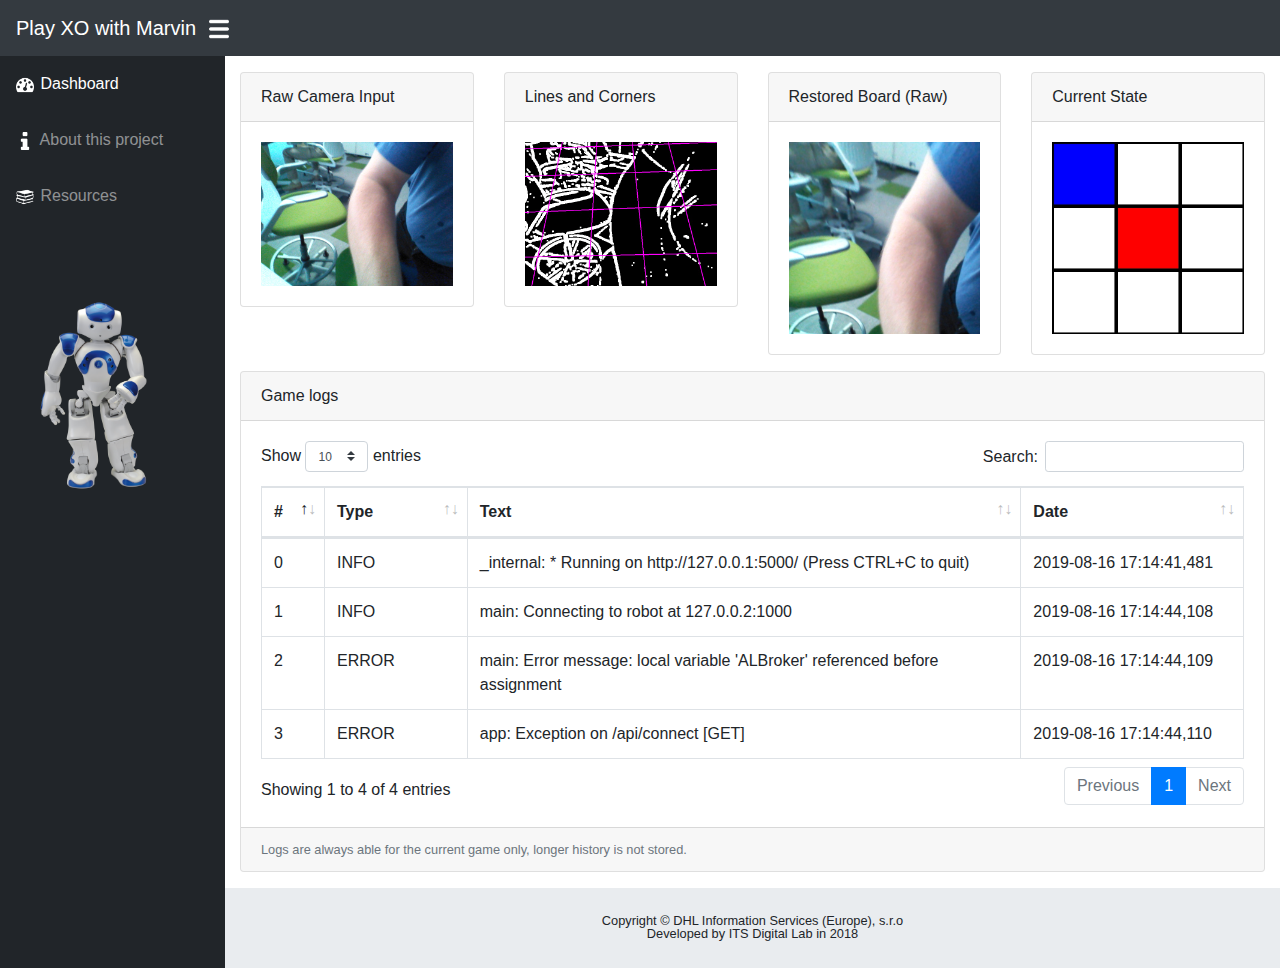
==== static/index.html @ e2ec132d "switched main to flask, see read.me" ====
<!DOCTYPE html>
<html lang="en">

  <head>

    <meta charset="utf-8">
    <meta http-equiv="X-UA-Compatible" content="IE=edge">
    <meta name="viewport" content="width=device-width, initial-scale=1, shrink-to-fit=no">
    <meta name="description" content="Robotics Demo developed by ITS Digital Lab">
    <meta name="author" content="Miroslav Koldus">

    <title>Play XO with Marvin</title>

    <!-- Bootstrap core CSS-->
    <link href="vendor/bootstrap/css/bootstrap.min.css" rel="stylesheet">

    <!-- Page level plugin CSS-->
    <link href="vendor/datatables/dataTables.bootstrap4.css" rel="stylesheet">

    <!-- Custom styles for this template-->
    <link href="css/sb-admin.css" rel="stylesheet">

  </head>

  <body id="page-top">

    <nav class="navbar navbar-expand navbar-dark bg-dark static-top">

      <a class="navbar-brand mr-1" href="index.html">Play XO with Marvin</a>

      <button class="btn btn-link btn-sm text-white order-1 order-sm-0" id="sidebarToggle" href="#">
        <img src="img/menu.png" style="width: 20px;" />
      </button>

    </nav>

    <div id="wrapper">

      <!-- Sidebar -->
      <ul class="sidebar navbar-nav">
        <li class="nav-item active">
          <a class="nav-link" href="index.html">
            <img src="img/dashboard.png" style="width: 20px; padding-right: 2px;" />
            <span>Dashboard</span>
          </a>
        </li>
        <li class="nav-item">
          <a class="nav-link" href="about.html">
            <img src="img/info.png" style="width: 20px; padding-right: 2px;" />
            <span>About this project</span></a>
        </li>
        <li class="nav-item">
          <a class="nav-link" href="resources.html">
            <img src="img/books.png" style="width: 20px; padding-right: 2px;" />
            <span>Resources</span></a>
        </li>
        <li class="nav-item">
          <img src="img/marvin.png" style="padding-left: 20px; margin-top: 70px; width: 100%;" />
        </li>
      </ul>

      <div id="content-wrapper">

        <div class="container-fluid">

          <div class="row">
            <div class="col-xl-3 col-sm-6 mb-3">
              <div class="card">
                <div class="card-header">Raw Camera Input</div>
                <div class="card-body">
                  <img src="data/raw_image.jpg" style="width: 100%;" id="status_img_1" />
                </div>
              </div>
            </div>
            <div class="col-xl-3 col-sm-6 mb-3">
              <div class="card">
                <div class="card-header">Lines and Corners</div>
                <div class="card-body">
                  <img src="data/lines.jpg" style="width: 100%;" id="status_img_2" />
                </div>
              </div>
            </div>
            <div class="col-xl-3 col-sm-6 mb-3">
              <div class="card">
                <div class="card-header">Restored Board (Raw)</div>
                <div class="card-body">
                  <img src="data/current_state_raw.jpg" style="width: 100%;" id="status_img_3" />
                </div>
              </div>
            </div>
            <div class="col-xl-3 col-sm-6 mb-3">
              <div class="card">
                <div class="card-header">Current State</div>
                <div class="card-body">
                  <img src="data/game_state.jpg" style="width: 100%;" id="status_img_4" />
                </div>
              </div>
            </div>
          </div>

          <!-- DataTables Example -->
          <div class="card mb-3">
            <div class="card-header">Game logs</div>
            <div class="card-body">
              <div class="table-responsive">
                <table class="table table-bordered" id="dataTable" width="100%" cellspacing="0">
                  <thead>
                    <tr>
                      <th>#</th>
                      <th>Type</th>
                      <th>Text</th>
                      <th>Date</th>
                    </tr>
                  </thead>
                  <tbody id="allLogs"></tbody>
                </table>
              </div>
            </div>
            <div class="card-footer small text-muted">Logs are always able for the current game only, longer history is not stored.</div>
          </div>

        </div>
        <!-- /.container-fluid -->

        <!-- Sticky Footer -->
        <footer class="sticky-footer">
          <div class="container my-auto">
            <div class="copyright text-center my-auto">
              <span>Copyright © DHL Information Services (Europe), s.r.o</span>
              <br />
              <span>Developed by ITS Digital Lab in 2018</span>
            </div>
          </div>
        </footer>

      </div>
      <!-- /.content-wrapper -->

    </div>
    <!-- /#wrapper -->

    <!-- Scroll to Top Button-->
    <a class="scroll-to-top rounded" href="#page-top">
      UP
    </a>

    <!-- Logout Modal-->
    <div class="modal fade" id="logoutModal" tabindex="-1" role="dialog" aria-labelledby="exampleModalLabel" aria-hidden="true">
      <div class="modal-dialog" role="document">
        <div class="modal-content">
          <div class="modal-header">
            <h5 class="modal-title" id="exampleModalLabel">Ready to Leave?</h5>
            <button class="close" type="button" data-dismiss="modal" aria-label="Close">
              <span aria-hidden="true">×</span>
            </button>
          </div>
          <div class="modal-body">Select "Logout" below if you are ready to end your current session.</div>
          <div class="modal-footer">
            <button class="btn btn-secondary" type="button" data-dismiss="modal">Cancel</button>
            <a class="btn btn-primary" href="login.html">Logout</a>
          </div>
        </div>
      </div>
    </div>

    <!-- Bootstrap core JavaScript-->
    <script src="vendor/jquery/jquery.min.js"></script>
    <script src="vendor/bootstrap/js/bootstrap.bundle.min.js"></script>

    <!-- Core plugin JavaScript-->
    <script src="vendor/jquery-easing/jquery.easing.min.js"></script>

    <!-- Page level plugin JavaScript-->
    <script src="vendor/datatables/jquery.dataTables.js"></script>
    <script src="vendor/datatables/dataTables.bootstrap4.js"></script>

    <!-- Custom scripts for all pages-->
    <script src="js/sb-admin.js"></script>

    <!-- Scripts for this page-->
    <script src="js/dashboard-control.js"></script>

  </body>

</html>
---- static/css/sb-admin.css ----
/*!
 * Start Bootstrap - SB Admin v5.0.2 (https://startbootstrap.com/template-overviews/sb-admin)
 * Copyright 2013-2018 Start Bootstrap
 * Licensed under MIT (https://github.com/BlackrockDigital/startbootstrap-sb-admin/blob/master/LICENSE)
 */

html {
  position: relative;
  min-height: 100%;
}

body {
  height: 100%;
}

#wrapper {
  display: -webkit-box;
  display: -ms-flexbox;
  display: flex;
}

#wrapper #content-wrapper {
  overflow-x: hidden;
  width: 100%;
  padding-top: 1rem;
  padding-bottom: 80px;
}

body.fixed-nav #content-wrapper {
  margin-top: 56px;
  padding-left: 90px;
}

body.fixed-nav.sidebar-toggled #content-wrapper {
  padding-left: 0;
}

@media (min-width: 768px) {
  body.fixed-nav #content-wrapper {
    padding-left: 225px;
  }
  body.fixed-nav.sidebar-toggled #content-wrapper {
    padding-left: 90px;
  }
}

.scroll-to-top {
  position: fixed;
  right: 15px;
  bottom: 15px;
  display: none;
  width: 50px;
  height: 50px;
  text-align: center;
  color: #fff;
  background: rgba(52, 58, 64, 0.5);
  line-height: 46px;
}

.scroll-to-top:focus, .scroll-to-top:hover {
  color: white;
}

.scroll-to-top:hover {
  background: #343a40;
}

.scroll-to-top i {
  font-weight: 800;
}

.smaller {
  font-size: 0.7rem;
}

.o-hidden {
  overflow: hidden !important;
}

.z-0 {
  z-index: 0;
}

.z-1 {
  z-index: 1;
}

.navbar-nav .form-inline .input-group {
  width: 100%;
}

.navbar-nav .nav-item.active .nav-link {
  color: #fff;
}

.navbar-nav .nav-item.dropdown .dropdown-toggle::after {
  width: 1rem;
  text-align: center;
  float: right;
  vertical-align: 0;
  border: 0;
  font-weight: 900;
  content: '\f105';
  font-family: 'Font Awesome 5 Free';
}

.navbar-nav .nav-item.dropdown.show .dropdown-toggle::after {
  content: '\f107';
}

.navbar-nav .nav-item.dropdown.no-arrow .dropdown-toggle::after {
  display: none;
}

.navbar-nav .nav-item .nav-link:focus {
  outline: none;
}

.navbar-nav .nav-item .nav-link .badge {
  position: absolute;
  margin-left: 0.75rem;
  top: 0.3rem;
  font-weight: 400;
  font-size: 0.5rem;
}

@media (min-width: 768px) {
  .navbar-nav .form-inline .input-group {
    width: auto;
  }
}

.sidebar {
  width: 90px !important;
  background-color: #212529;
  min-height: calc(100vh - 56px);
}

.sidebar .nav-item:last-child {
  margin-bottom: 1rem;
}

.sidebar .nav-item .nav-link {
  text-align: center;
  padding: 0.75rem 1rem;
  width: 90px;
}

.sidebar .nav-item .nav-link span {
  font-size: 0.65rem;
  display: block;
}

.sidebar .nav-item .dropdown-menu {
  position: absolute !important;
  -webkit-transform: none !important;
  transform: none !important;
  left: calc(90px + 0.5rem) !important;
  margin: 0;
}

.sidebar .nav-item .dropdown-menu.dropup {
  bottom: 0;
  top: auto !important;
}

.sidebar .nav-item.dropdown .dropdown-toggle::after {
  display: none;
}

.sidebar .nav-item .nav-link {
  color: rgba(255, 255, 255, 0.5);
}

.sidebar .nav-item .nav-link:active, .sidebar .nav-item .nav-link:focus, .sidebar .nav-item .nav-link:hover {
  color: rgba(255, 255, 255, 0.75);
}

.sidebar.toggled {
  width: 0 !important;
  overflow: hidden;
}

@media (min-width: 768px) {
  .sidebar {
    width: 225px !important;
  }
  .sidebar .nav-item .nav-link {
    display: block;
    width: 100%;
    text-align: left;
    padding: 1rem;
    width: 225px;
  }
  .sidebar .nav-item .nav-link span {
    font-size: 1rem;
    display: inline;
  }
  .sidebar .nav-item .dropdown-menu {
    position: static !important;
    margin: 0 1rem;
    top: 0;
  }
  .sidebar .nav-item.dropdown .dropdown-toggle::after {
    display: block;
  }
  .sidebar.toggled {
    overflow: visible;
    width: 90px !important;
  }
  .sidebar.toggled .nav-item:last-child {
    margin-bottom: 1rem;
  }
  .sidebar.toggled .nav-item .nav-link {
    text-align: center;
    padding: 0.75rem 1rem;
    width: 90px;
  }
  .sidebar.toggled .nav-item .nav-link span {
    font-size: 0.65rem;
    display: block;
  }
  .sidebar.toggled .nav-item .dropdown-menu {
    position: absolute !important;
    -webkit-transform: none !important;
    transform: none !important;
    left: calc(90px + 0.5rem) !important;
    margin: 0;
  }
  .sidebar.toggled .nav-item .dropdown-menu.dropup {
    bottom: 0;
    top: auto !important;
  }
  .sidebar.toggled .nav-item.dropdown .dropdown-toggle::after {
    display: none;
  }
}

.sidebar.fixed-top {
  top: 56px;
  height: calc(100vh - 56px);
  overflow-y: auto;
}

.card-body-icon {
  position: absolute;
  z-index: 0;
  top: -1.25rem;
  right: -1rem;
  opacity: 0.4;
  font-size: 5rem;
  -webkit-transform: rotate(15deg);
  transform: rotate(15deg);
}

@media (min-width: 576px) {
  .card-columns {
    -webkit-column-count: 1;
    column-count: 1;
  }
}

@media (min-width: 768px) {
  .card-columns {
    -webkit-column-count: 2;
    column-count: 2;
  }
}

@media (min-width: 1200px) {
  .card-columns {
    -webkit-column-count: 2;
    column-count: 2;
  }
}

:root {
  --input-padding-x: 0.75rem;
  --input-padding-y: 0.75rem;
}

.card-login {
  max-width: 25rem;
}

.card-register {
  max-width: 40rem;
}

.form-label-group {
  position: relative;
}

.form-label-group > input,
.form-label-group > label {
  padding: var(--input-padding-y) var(--input-padding-x);
  height: auto;
}

.form-label-group > label {
  position: absolute;
  top: 0;
  left: 0;
  display: block;
  width: 100%;
  margin-bottom: 0;
  /* Override default `<label>` margin */
  line-height: 1.5;
  color: #495057;
  border: 1px solid transparent;
  border-radius: 0.25rem;
  -webkit-transition: all 0.1s ease-in-out;
  transition: all 0.1s ease-in-out;
}

.form-label-group input::-webkit-input-placeholder {
  color: transparent;
}

.form-label-group input:-ms-input-placeholder {
  color: transparent;
}

.form-label-group input::-ms-input-placeholder {
  color: transparent;
}

.form-label-group input::placeholder {
  color: transparent;
}

.form-label-group input:not(:placeholder-shown) {
  padding-top: calc(var(--input-padding-y) + var(--input-padding-y) * (2 / 3));
  padding-bottom: calc(var(--input-padding-y) / 3);
}

.form-label-group input:not(:placeholder-shown) ~ label {
  padding-top: calc(var(--input-padding-y) / 3);
  padding-bottom: calc(var(--input-padding-y) / 3);
  font-size: 12px;
  color: #777;
}

footer.sticky-footer {
  display: -webkit-box;
  display: -ms-flexbox;
  display: flex;
  position: absolute;
  right: 0;
  bottom: 0;
  width: calc(100% - 90px);
  height: 80px;
  background-color: #e9ecef;
}

footer.sticky-footer .copyright {
  line-height: 1;
  font-size: 0.8rem;
}

@media (min-width: 768px) {
  footer.sticky-footer {
    width: calc(100% - 225px);
  }
}

body.sidebar-toggled footer.sticky-footer {
  width: 100%;
}

@media (min-width: 768px) {
  body.sidebar-toggled footer.sticky-footer {
    width: calc(100% - 90px);
  }
}
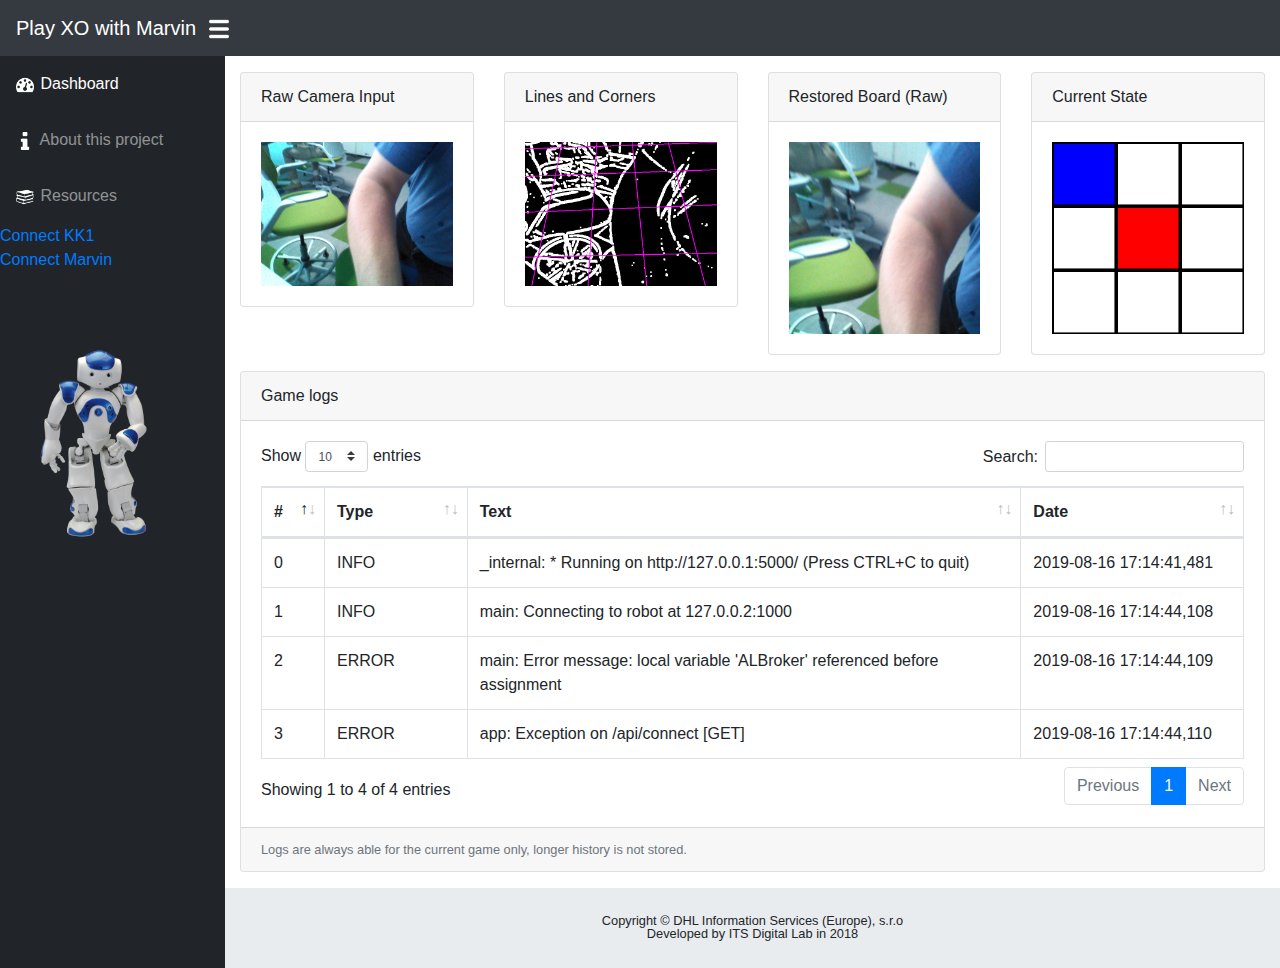
==== commit c4c2566b: "ggg" ====
--- a/static/index.html
+++ b/static/index.html
@@ -53,6 +53,8 @@
           <a class="nav-link" href="resources.html">
             <img src="img/books.png" style="width: 20px; padding-right: 2px;" />
             <span>Resources</span></a>
+            <div><a href="http://localhost:5000/api/connect?ip=kk1.local&port=9559" target="_blank">Connect KK1</a></div>
+            <div><a href="http://localhost:5000/api/connect?ip=marvin.local&port=9559" target="_blank">Connect Marvin</a></div>
         </li>
         <li class="nav-item">
           <img src="img/marvin.png" style="padding-left: 20px; margin-top: 70px; width: 100%;" />
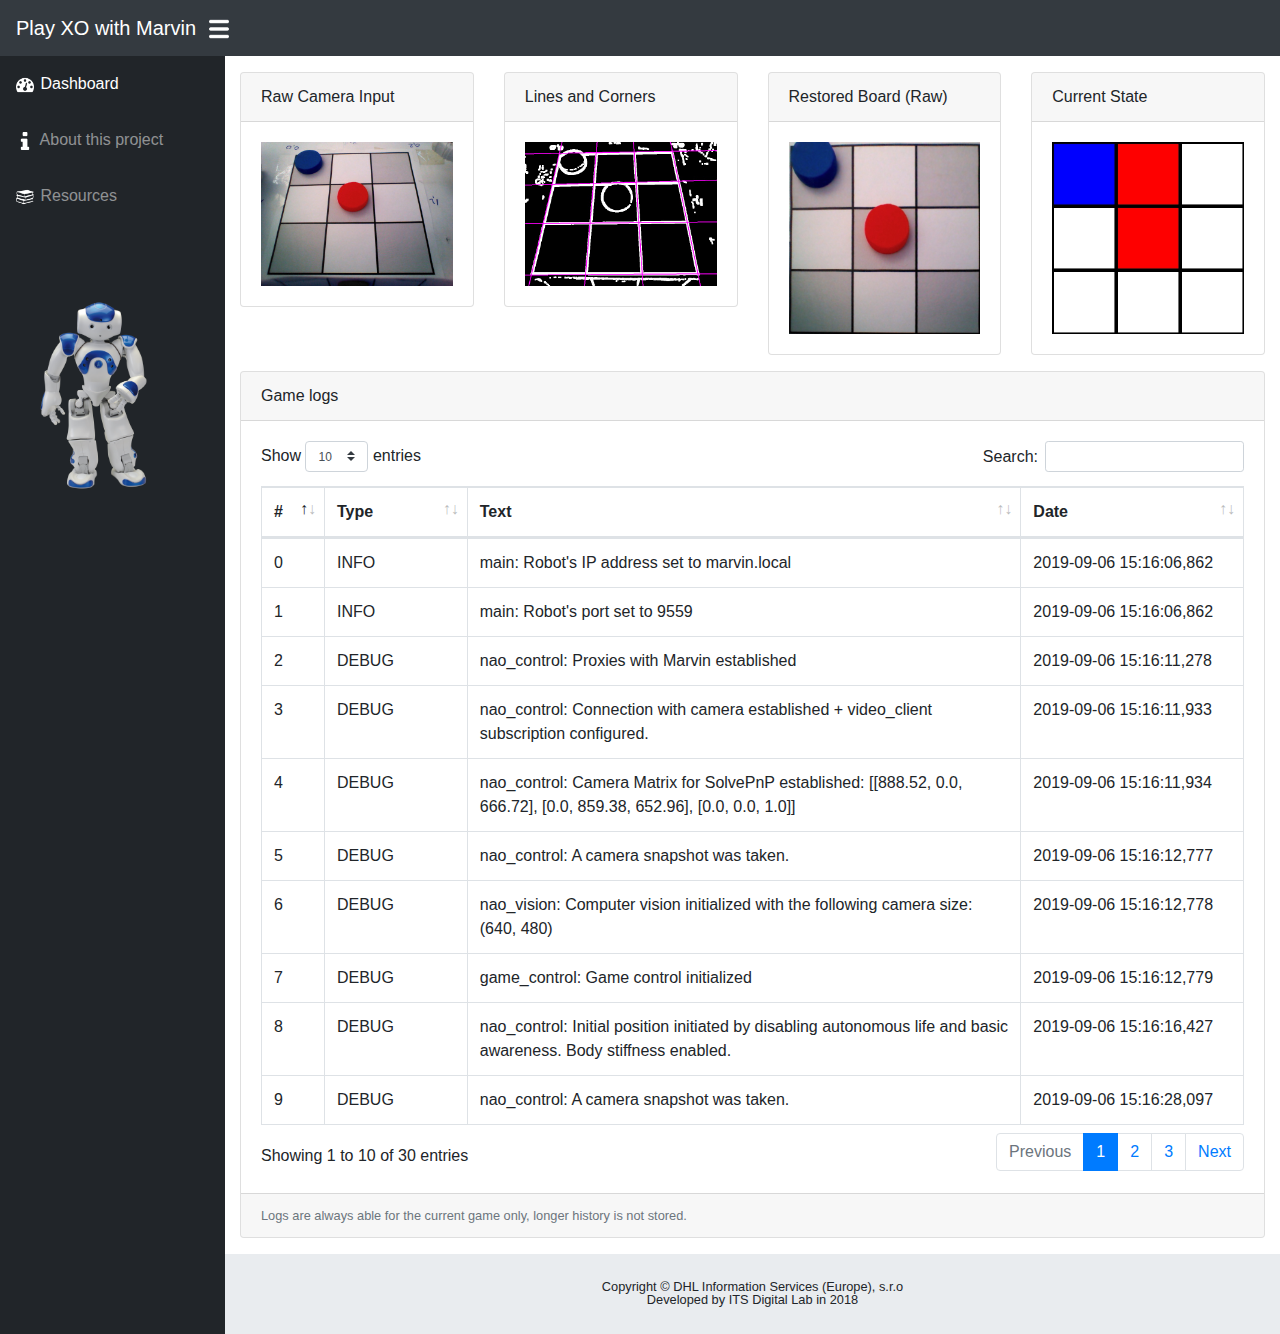
==== commit 00a21310: "flask works" ====
--- a/static/index.html
+++ b/static/index.html
@@ -53,8 +53,6 @@
           <a class="nav-link" href="resources.html">
             <img src="img/books.png" style="width: 20px; padding-right: 2px;" />
             <span>Resources</span></a>
-            <div><a href="http://localhost:5000/api/connect?ip=kk1.local&port=9559" target="_blank">Connect KK1</a></div>
-            <div><a href="http://localhost:5000/api/connect?ip=marvin.local&port=9559" target="_blank">Connect Marvin</a></div>
         </li>
         <li class="nav-item">
           <img src="img/marvin.png" style="padding-left: 20px; margin-top: 70px; width: 100%;" />
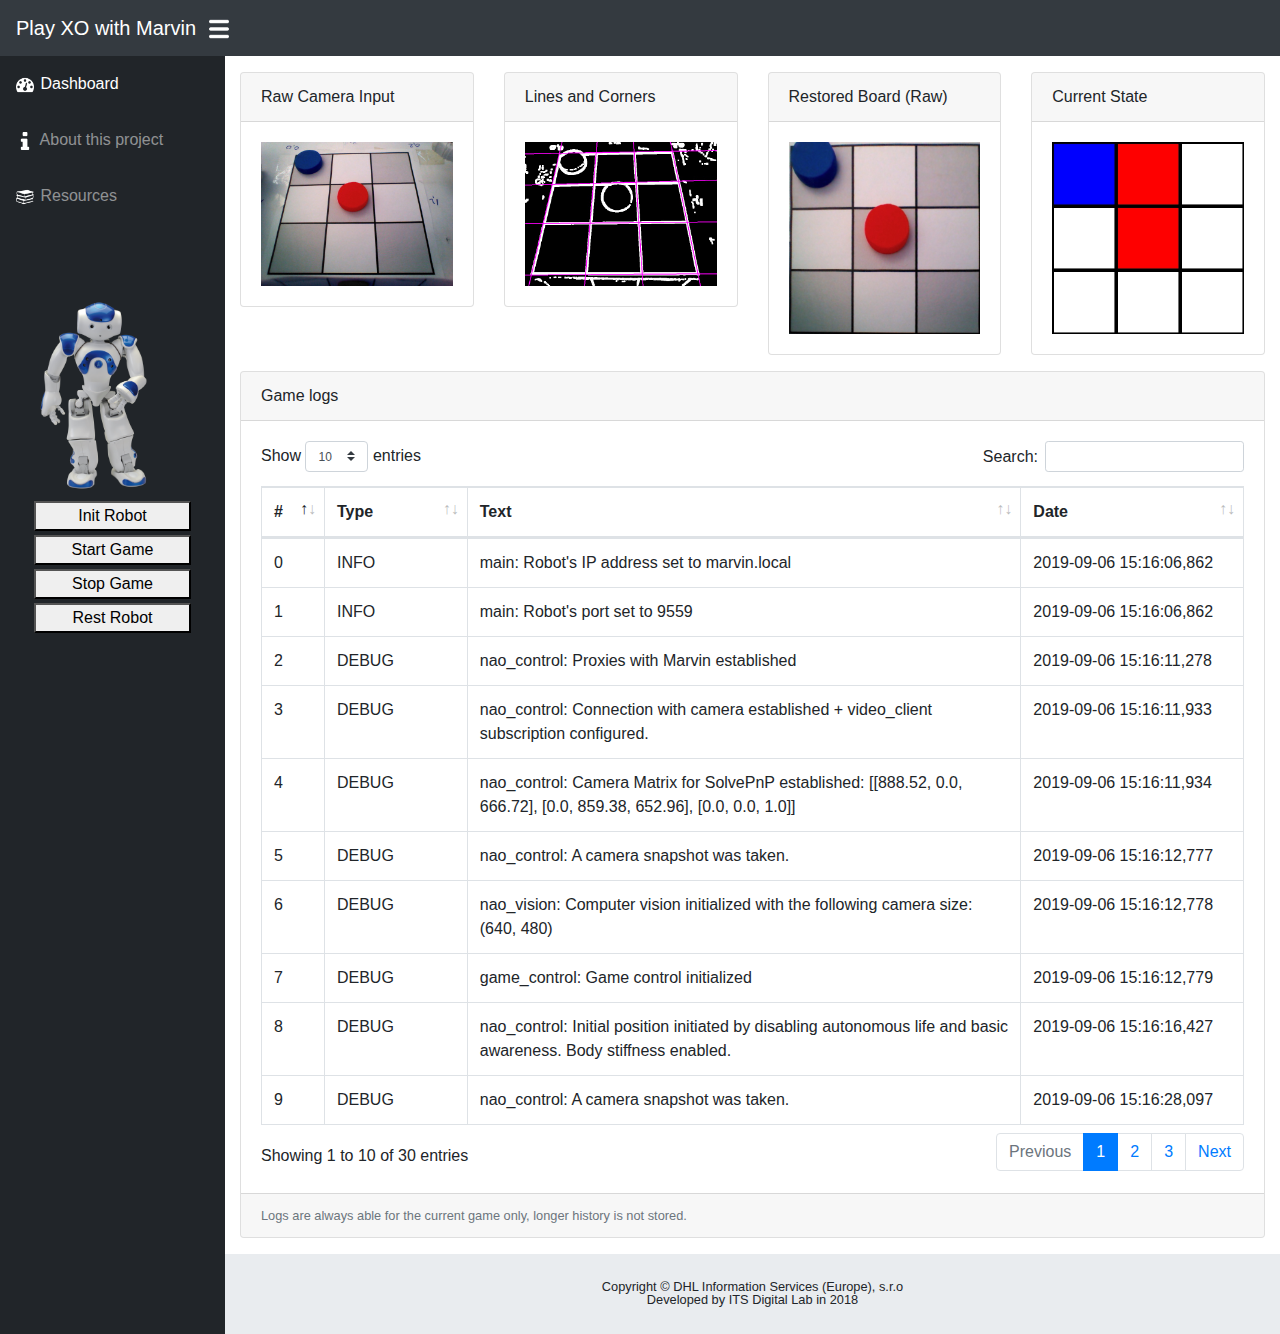
==== commit 1c66303e: "for german empl day" ====
--- a/static/index.html
+++ b/static/index.html
@@ -57,6 +57,10 @@
         <li class="nav-item">
           <img src="img/marvin.png" style="padding-left: 20px; margin-top: 70px; width: 100%;" />
         </li>
+        <li><button id='initButton' class='menuButton'>Init Robot</button></li>
+        <li><button id='startButton' class='menuButton'>Start Game</button></li>
+        <li><button id='stopButton' class='menuButton'>Stop Game</button></li>
+        <li><button id='restButton' class='menuButton'>Rest Robot</button></li>
       </ul>
 
       <div id="content-wrapper">
--- a/static/css/sb-admin.css
+++ b/static/css/sb-admin.css
@@ -373,3 +373,9 @@
     width: calc(100% - 90px);
   }
 }
+
+.menuButton {
+  margin-left: 15%;
+  margin-top: 4px;
+  width: 70%;
+}